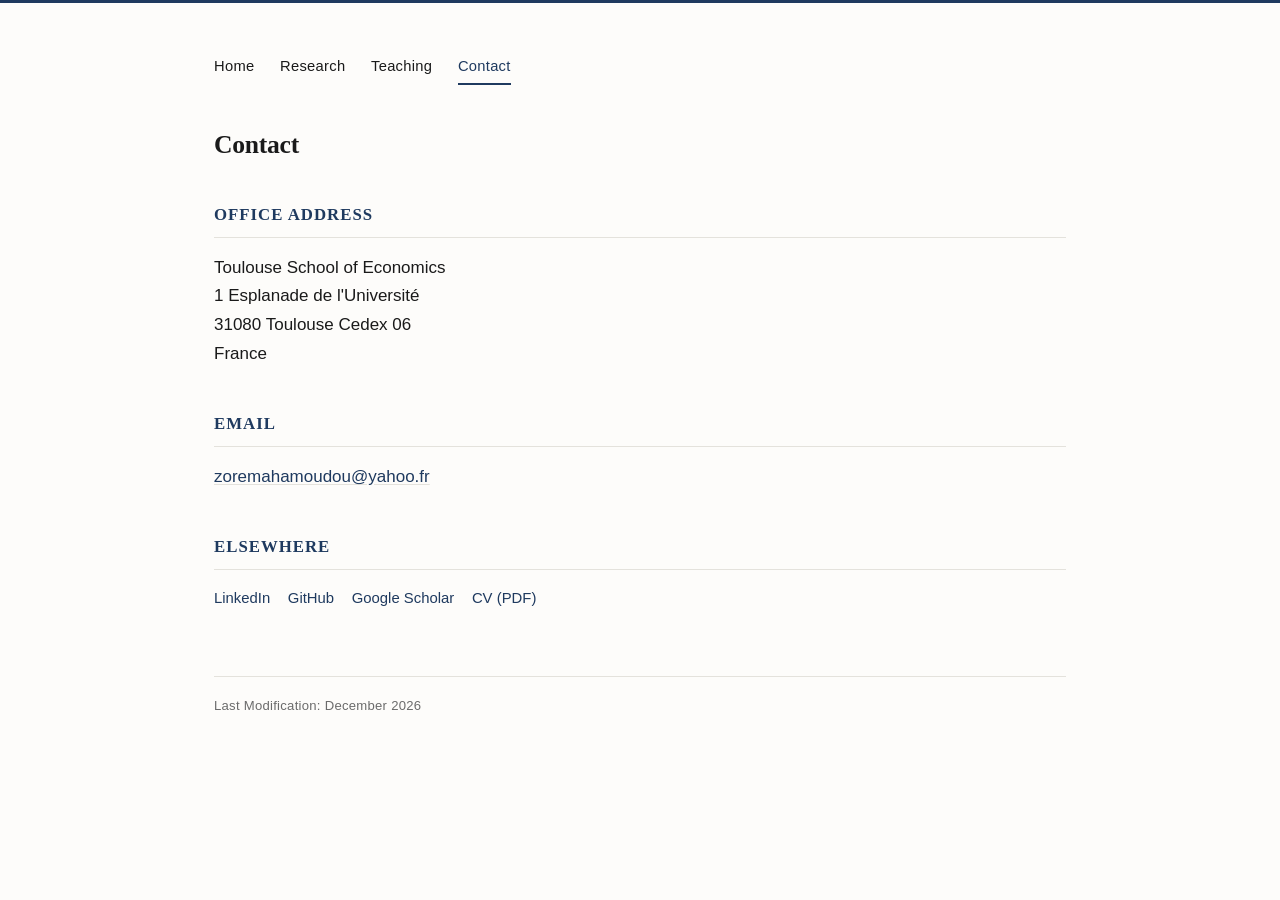
==== contact.html @ 56fff6d1 "Add files via upload" ====
<!DOCTYPE html>
<html lang="en">
<head>
<meta charset="UTF-8">
<meta name="description" content="Contact information for Mahamoudou Zoré — Postdoctoral Researcher, Toulouse School of Economics.">
<meta name="viewport" content="width=device-width, initial-scale=1.0">
<title>Contact — Mahamoudou ZORE</title>
<link rel="stylesheet" href="styles.css">
</head>
<body>
<div class="wrap">

  <nav>
    <a href="index.html">Home</a>
    <a href="research.html">Research</a>
    <a href="teaching.html">Teaching</a>
    <a href="contact.html" class="active">Contact</a>
  </nav>

  <h1 style="font-size:1.6rem;">Contact</h1>

  <h2>Office Address</h2>
  <p>
    Toulouse School of Economics<br>
    1 Esplanade de l'Université<br>
    31080 Toulouse Cedex 06<br>
    France
  </p>

  <h2>Email</h2>
  <p><a href="mailto:zoremahamoudou@yahoo.fr">zoremahamoudou@yahoo.fr</a></p>

  <h2>Elsewhere</h2>
  <p class="links">
    <a href="https://www.linkedin.com/in/mahamoudou-zor%C3%A9-ph-d-63a49911a" target="_blank" rel="noopener noreferrer">LinkedIn</a>
    <a href="https://github.com/Mahamoudou-ZORE" target="_blank" rel="noopener noreferrer">GitHub</a>
    <a href="https://scholar.google.com/citations?user=697aOrsAAAAJ&hl=fr" target="_blank" rel="noopener noreferrer">Google Scholar</a>
    <a href="CV_ZORE-Mahamoudou.pdf">CV (PDF)</a>
  </p>

  <footer>Last Modification: <span id="last-mod"></span></footer>
  <script>
    document.getElementById('last-mod').textContent =
      new Date(document.lastModified).toLocaleDateString('en-US', { year: 'numeric', month: 'long' });
  </script>

</div>
</body>
</html>
---- styles.css ----
:root {
  --ink: #1a1a1a;
  --muted: #6b6b6b;
  --accent: #1f3a5f;
  --accent-soft: #4a6a8f;
  --rule: #e4e2dc;
  --bg: #fdfcfa;
  --max: 900px;
}

* {
  box-sizing: border-box;
}

html {
  -webkit-text-size-adjust: 100%;
  scroll-behavior: smooth;
}

body {
  margin: 0;
  background: var(--bg);
  color: var(--ink);
  font-family: "Source Sans Pro", -apple-system, BlinkMacSystemFont,
               "Segoe UI", Helvetica, Arial, sans-serif;
  font-size: 17px;
  line-height: 1.68;
  border-top: 3px solid var(--accent);
}

.wrap {
  width: 100%;
  max-width: var(--max);
  margin: 0 auto;
  padding: 3.2rem 1.5rem 4.5rem;
}

h1,
h2 {
  font-family: "Iowan Old Style", "Palatino Linotype",
               Palatino, Georgia, serif;
  font-weight: 600;
  letter-spacing: -0.01em;
  color: var(--ink);
}

h1 {
  font-size: 2.05rem;
  margin: 0 0 0.2rem;
  line-height: 1.15;
}

h2 {
  font-size: 1.05rem;
  text-transform: uppercase;
  letter-spacing: 0.06em;
  margin: 2.6rem 0 1rem;
  color: var(--accent);
  border-bottom: 1px solid var(--rule);
  padding-bottom: 0.5rem;
}

.role {
  color: var(--muted);
  margin: 0 0 1.7rem;
  font-size: 1.02rem;
  font-style: italic;
}

nav {
  display: flex;
  flex-wrap: wrap;
  gap: 0.7rem 1.6rem;
  margin-bottom: 2.8rem;
  font-size: 0.92rem;
  letter-spacing: 0.02em;
}

nav a {
  color: var(--ink);
  text-decoration: none;
  padding-bottom: 4px;
  border-bottom: 2px solid transparent;
  transition: border-color 0.15s ease, color 0.15s ease;
}

nav a:hover {
  color: var(--accent);
}

nav a.active {
  border-bottom-color: var(--accent);
  color: var(--accent);
}

.profile-row {
  display: flex;
  gap: 1.9rem;
  align-items: flex-start;
  margin-bottom: 1.8rem;
}

.profile-row img {
  width: 124px;
  height: 124px;
  object-fit: cover;
  border-radius: 4px;
  flex-shrink: 0;
  box-shadow: 0 1px 2px rgba(0, 0, 0, 0.08);
}

.profile-content {
  flex: 1;
  min-width: 0;
}

.links {
  display: flex;
  flex-wrap: wrap;
  gap: 0.45rem 1.1rem;
  margin: 0.7rem 0 0;
  font-size: 0.93rem;
}

.links a {
  color: var(--accent);
  text-decoration: none;
  border-bottom: 1px solid transparent;
  transition: border-color 0.15s ease;
}

.links a:hover {
  border-bottom-color: var(--accent-soft);
}

p {
  margin: 1rem 0;
}

ul {
  padding-left: 1.1rem;
  margin: 0.9rem 0;
}

li {
  margin-bottom: 0.85rem;
}

a {
  color: var(--accent);
  text-decoration-color: var(--rule);
  text-underline-offset: 2px;
}

a:hover {
  text-decoration-color: var(--accent);
}

.entry-title {
  font-weight: 600;
}

.entry-meta {
  display: block;
  margin-top: 0.15rem;
  color: var(--muted);
  font-size: 0.9rem;
}

.abstract {
  margin: 0.5rem 0 0;
  padding-left: 0.9rem;
  color: var(--muted);
  font-size: 0.92rem;
  border-left: 2px solid var(--rule);
}

footer {
  margin-top: 4rem;
  padding-top: 1.1rem;
  border-top: 1px solid var(--rule);
  color: var(--muted);
  font-size: 0.82rem;
  letter-spacing: 0.02em;
}

/* Tablets and small screens */
@media (max-width: 700px) {
  .wrap {
    padding: 2.4rem 1.2rem 3.5rem;
  }

  nav {
    margin-bottom: 2.2rem;
  }
}

/* Smartphones */
@media (max-width: 480px) {
  body {
    font-size: 16px;
    line-height: 1.62;
  }

  .wrap {
    padding: 2rem 1rem 3rem;
  }

  .profile-row {
    flex-direction: column;
    gap: 1rem;
  }

  .profile-row img {
    width: 112px;
    height: 112px;
  }

  h1 {
    font-size: 1.75rem;
  }

  h2 {
    margin-top: 2.2rem;
  }

  .role {
    margin-bottom: 1.2rem;
  }

  nav {
    gap: 0.55rem 1rem;
    font-size: 0.9rem;
  }

  .links {
    gap: 0.35rem 0.9rem;
  }
}
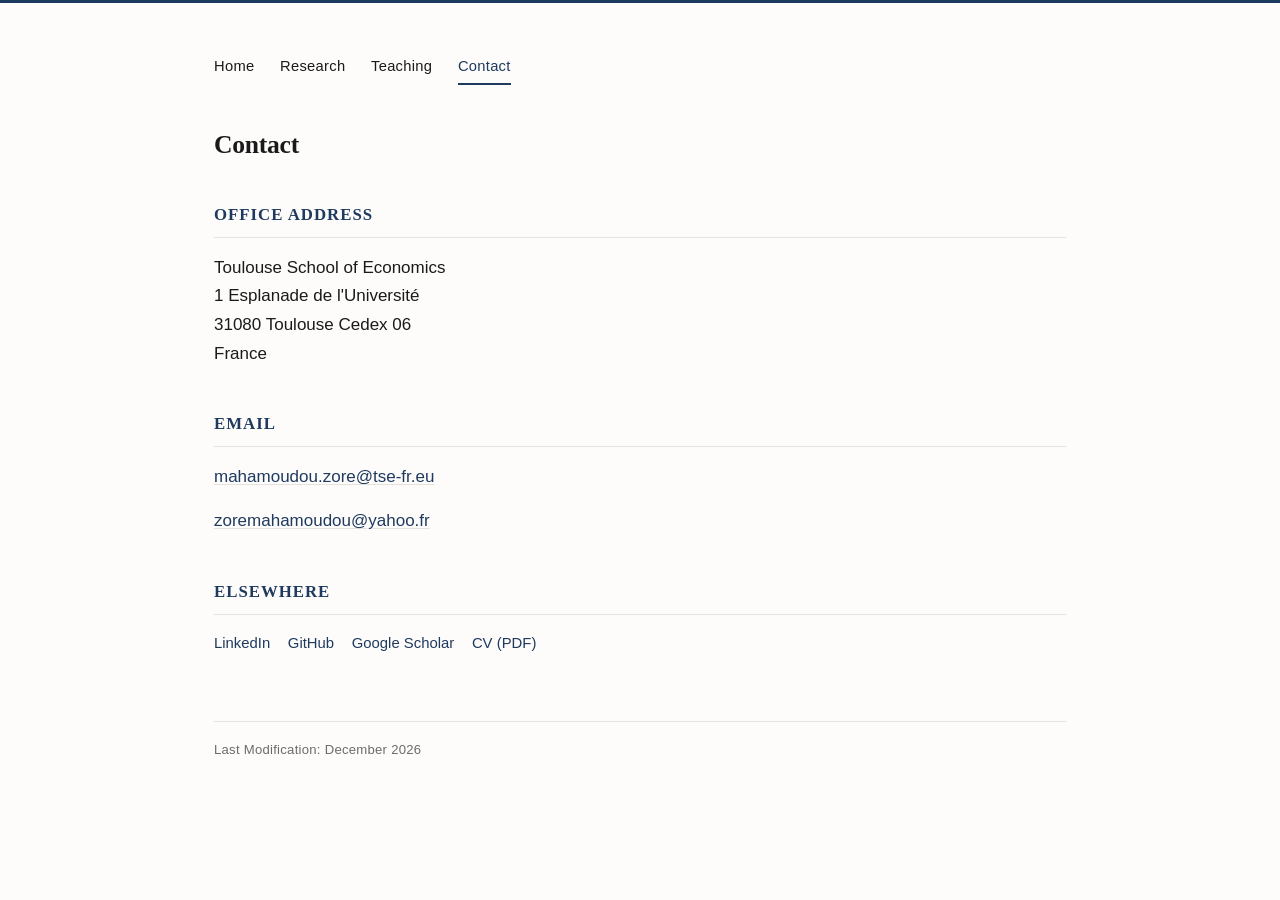
==== commit de8c8ba4: "Update contact.html" ====
--- a/contact.html
+++ b/contact.html
@@ -10,12 +10,12 @@
 <body>
 <div class="wrap">
 
-  <nav>
-    <a href="index.html">Home</a>
-    <a href="research.html">Research</a>
-    <a href="teaching.html">Teaching</a>
-    <a href="contact.html" class="active">Contact</a>
-  </nav>
+ <nav>
+  <a href="index.html">Home</a>
+  <a href="research.html">Research</a>
+  <a href="teaching.html">Teaching</a>
+  <a href="contact.html" class="active">Contact</a>
+</nav>
 
   <h1 style="font-size:1.6rem;">Contact</h1>
 
@@ -28,6 +28,7 @@
   </p>
 
   <h2>Email</h2>
+ <p><a href="mailto:mahamoudou.zore@tse-fr.eu">mahamoudou.zore@tse-fr.eu</a></p>
   <p><a href="mailto:zoremahamoudou@yahoo.fr">zoremahamoudou@yahoo.fr</a></p>
 
   <h2>Elsewhere</h2>
